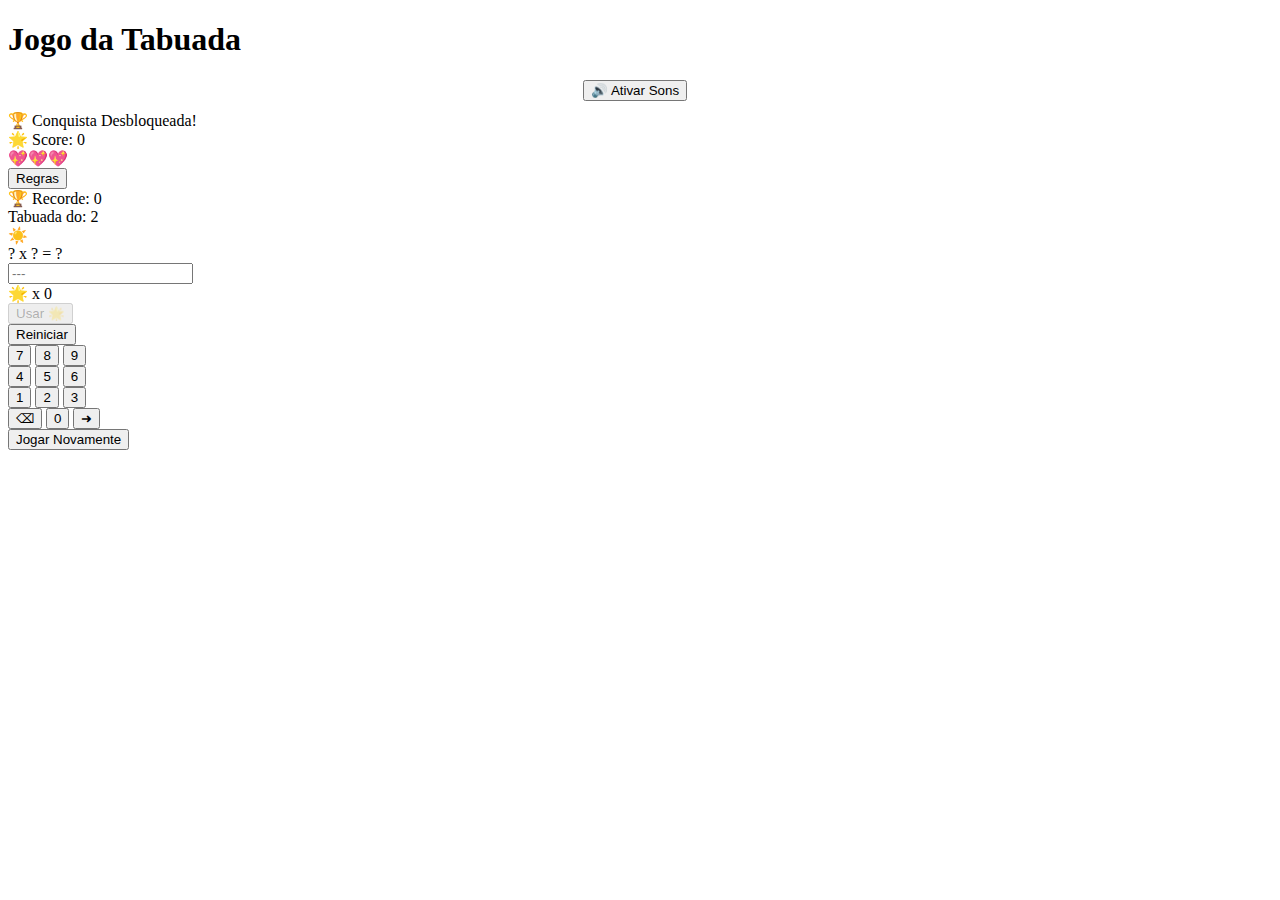
==== index.html @ b3a2cdf3 "Rename style.html to index.html" ====
<!DOCTYPE html>
<html lang="pt-BR">
<head>
    <meta charset="UTF-8">
    <meta name="viewport" content="width=device-width, initial-scale=1.0, maximum-scale=1.0, user-scalable=no">
    <title>Jogo da Tabuada v15 - Separado</title> <!-- Versão Atualizada -->
    <link rel="preconnect" href="https://fonts.googleapis.com">
    <link rel="preconnect" href="https://fonts.gstatic.com" crossorigin>
    <link href="https://fonts.googleapis.com/css2?family=Luckiest+Guy&display=swap" rel="stylesheet">

    <!-- Link para o arquivo CSS externo -->
    <link rel="stylesheet" href="style.css">

</head>
<body>

    <h1>Jogo da Tabuada</h1>

    <!-- Área de Ativação de Som SIMPLIFICADA -->
    <div id="sound-activation-area" style="margin-bottom: 10px; text-align: center;">
        <button type="button" id="activate-sounds-button" class="info-button">🔊 Ativar Sons</button>
        <span id="sound-status" style="margin-left: 10px; font-size: 0.9em; color: #666;"></span>
        <!-- O div de download foi REMOVIDO -->
    </div>

    <div id="game-container">
        <div id="achievement-notification">🏆 Conquista Desbloqueada!</div>

        <div id="info-bar">
             <div class="info-group left">
                 <div id="score">🌟 Score: <span class="score-value">0</span></div>
                 <div id="lives-display">💖💖💖</div>
             </div>
             <div class="info-group right">
                  <button type="button" id="show-rules-button" class="info-button">Regras</button>
                  <div id="high-score">🏆 Recorde: <span class="score-value">0</span></div>
                 <div id="current-table-info">Tabuada do: 2</div>
             </div>
        </div>

        <div id="progress-container"> <div id="progress-bar"></div> </div>

        <div id="game-area">
            <div id="background-decorations">
                <div class="bg-balloon"></div> <div class="bg-balloon"></div> <div class="bg-balloon"></div> <div class="bg-balloon"></div>
                <div class="bg-balloon"></div> <div class="bg-balloon"></div> <div class="bg-balloon"></div> <div class="bg-balloon"></div>
            </div>
            <div class="sun">☀️</div>
            <div class="cloud" id="cloud1"></div> <div class="cloud" id="cloud2"></div> <div class="cloud" id="cloud3"></div>
            <div id="power-up-container"></div>
            <div id="problem-balloon">? x ? = ?</div>
        </div>

        <div id="input-area">
            <input type="text" id="answer-input" placeholder="---" inputmode="none" readonly>
        </div>

        <div id="feedback"></div>

        <div id="keypad-controls-container">
            <div id="controls-buttons-wrapper">
                <div id="star-power-area">
                    <div id="star-power-display">🌟 x 0</div>
                    <button type="button" id="use-star-button" disabled>Usar 🌟</button>
                </div>
                <button type="button" id="ingame-restart-button">Reiniciar</button>
            </div>
            <div id="keypad-area">
                 <div class="keypad-row"> <button type="button" class="keypad-button digit">7</button> <button type="button" class="keypad-button digit">8</button> <button type="button" class="keypad-button digit">9</button> </div>
                 <div class="keypad-row"> <button type="button" class="keypad-button digit">4</button> <button type="button" class="keypad-button digit">5</button> <button type="button" class="keypad-button digit">6</button> </div>
                 <div class="keypad-row"> <button type="button" class="keypad-button digit">1</button> <button type="button" class="keypad-button digit">2</button> <button type="button" class="keypad-button digit">3</button> </div>
                 <div class="keypad-row"> <button type="button" class="keypad-button action backspace">⌫</button> <button type="button" class="keypad-button digit">0</button> <button type="button" class="keypad-button action enter">➜</button> </div>
            </div>
        </div>

        <button id="restart-button" onclick="startGame()">Jogar Novamente</button>

    </div> <!-- Fim do #game-container -->

     <!-- Modal de Regras (Instruções de som SIMPLIFICADAS) -->
     <div id="rules-modal" class="modal-overlay" style="display: none;">
        <div class="modal-content">
            <h2>Regras do Jogo</h2>
            <ul>
                <li>Acerte a resposta da multiplicação antes que o balão caia!</li>
                <li>Use o teclado numérico para digitar e ➜ para confirmar.</li>
                <li>✅ Resposta correta: Ganha pontos, avança para a próxima.</li>
                <li>❌ Resposta errada ou tempo esgotado: Perde uma vida 💔.</li>
                <li>Vidas: Começa com 💖💖💖. Fim de jogo se acabarem.</li>
                <li>Power-ups (colete acertando a questão enquanto eles estão na tela):
                    <ul>
                        <li>⭐ Estrela: Colete para usar depois (botão "Usar 🌟") e acertar a questão automaticamente.</li>
                        <li>⏳ Ampulheta: Deixa o *próximo* balão mais lento.</li>
                        <li>⚡ Raio: Cai rápido! Se coletar, ganha o *dobro* de pontos na questão.</li>
                    </ul>
                </li>
                 <li>🔊 Para ativar os sons (opcional): Clique no botão "🔊 Ativar Sons" no topo (pode ser necessário na primeira vez que jogar).</li>
                 <li>Objetivo: Complete todas as tabuadas do 2 ao 9 (até 9 x 10).</li>
                 <li>🏆 Desbloqueie conquistas por seus feitos!</li>
            </ul>
            <button type="button" id="close-rules-button" class="modal-close-button">Fechar</button>
        </div>
    </div>

    <div id="phase-transition-overlay" style="display: none;"> <div id="phase-transition-number"></div> </div>

    <!-- Link para o arquivo JavaScript externo -->
    <script src="script.js" defer></script>
</body>
</html>
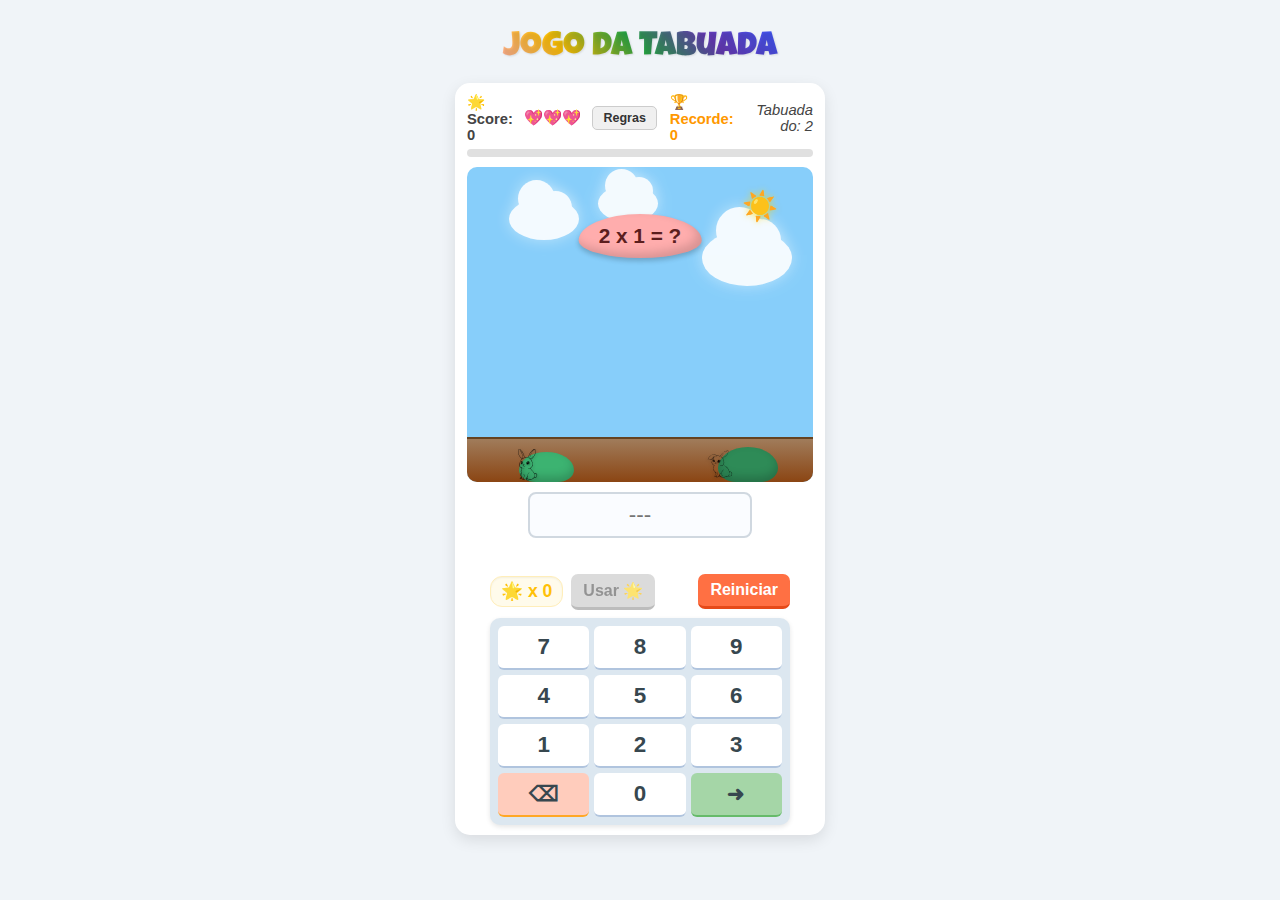
==== commit d368b857: "Add files via upload" ====
--- a/index.html
+++ b/index.html
@@ -3,7 +3,7 @@
 <head>
     <meta charset="UTF-8">
     <meta name="viewport" content="width=device-width, initial-scale=1.0, maximum-scale=1.0, user-scalable=no">
-    <title>Jogo da Tabuada v15 - Separado</title> <!-- Versão Atualizada -->
+    <title>Jogo da Tabuada v16 - Solo & Coelhos</title> <!-- Versão Atualizada -->
     <link rel="preconnect" href="https://fonts.googleapis.com">
     <link rel="preconnect" href="https://fonts.gstatic.com" crossorigin>
     <link href="https://fonts.googleapis.com/css2?family=Luckiest+Guy&display=swap" rel="stylesheet">
@@ -16,12 +16,7 @@
 
     <h1>Jogo da Tabuada</h1>
 
-    <!-- Área de Ativação de Som SIMPLIFICADA -->
-    <div id="sound-activation-area" style="margin-bottom: 10px; text-align: center;">
-        <button type="button" id="activate-sounds-button" class="info-button">🔊 Ativar Sons</button>
-        <span id="sound-status" style="margin-left: 10px; font-size: 0.9em; color: #666;"></span>
-        <!-- O div de download foi REMOVIDO -->
-    </div>
+    <!-- Área de Ativação de Som REMOVIDA -->
 
     <div id="game-container">
         <div id="achievement-notification">🏆 Conquista Desbloqueada!</div>
@@ -41,15 +36,32 @@
         <div id="progress-container"> <div id="progress-bar"></div> </div>
 
         <div id="game-area">
+            <!-- Elementos de Fundo (Nuvens, Sol, Balões BG) -->
             <div id="background-decorations">
                 <div class="bg-balloon"></div> <div class="bg-balloon"></div> <div class="bg-balloon"></div> <div class="bg-balloon"></div>
                 <div class="bg-balloon"></div> <div class="bg-balloon"></div> <div class="bg-balloon"></div> <div class="bg-balloon"></div>
             </div>
             <div class="sun">☀️</div>
             <div class="cloud" id="cloud1"></div> <div class="cloud" id="cloud2"></div> <div class="cloud" id="cloud3"></div>
+
+            <!-- Container de Power-ups -->
             <div id="power-up-container"></div>
+
+            <!-- Balão Principal do Problema -->
             <div id="problem-balloon">? x ? = ?</div>
-        </div>
+
+            <!-- Elementos adicionados: Solo e Coelhos -->
+            <div id="ground">
+                <!-- Arbustos (gerados pelo CSS) -->
+
+                <!-- Coelhos adicionados -->
+                <img id="rabbit-left" src="coelho01.svg" alt="Coelho decorativo à esquerda">
+                <img id="rabbit-right" src="coelho02.svg" alt="Coelho decorativo à direita">
+
+            </div>
+            <!-- Fim dos elementos adicionados -->
+        </div> <!-- Fim da #game-area -->
+
 
         <div id="input-area">
             <input type="text" id="answer-input" placeholder="---" inputmode="none" readonly>
@@ -77,7 +89,7 @@
 
     </div> <!-- Fim do #game-container -->
 
-     <!-- Modal de Regras (Instruções de som SIMPLIFICADAS) -->
+     <!-- Modal de Regras (Instrução de som ATUALIZADA) -->
      <div id="rules-modal" class="modal-overlay" style="display: none;">
         <div class="modal-content">
             <h2>Regras do Jogo</h2>
@@ -94,7 +106,7 @@
                         <li>⚡ Raio: Cai rápido! Se coletar, ganha o *dobro* de pontos na questão.</li>
                     </ul>
                 </li>
-                 <li>🔊 Para ativar os sons (opcional): Clique no botão "🔊 Ativar Sons" no topo (pode ser necessário na primeira vez que jogar).</li>
+                 <li>🔊 Os efeitos sonoros devem ativar automaticamente (pode precisar de um clique/toque inicial na tela).</li>
                  <li>Objetivo: Complete todas as tabuadas do 2 ao 9 (até 9 x 10).</li>
                  <li>🏆 Desbloqueie conquistas por seus feitos!</li>
             </ul>
@@ -107,4 +119,4 @@
     <!-- Link para o arquivo JavaScript externo -->
     <script src="script.js" defer></script>
 </body>
-</html>
+</html>--- a/style.css
+++ b/style.css
@@ -0,0 +1,184 @@
+/* --- CSS Completo --- */
+:root {
+    --star-color: #ffc107; --button-disabled-bg: #cccccc; --button-disabled-text: #666666;
+    --cloud-color: #ffffff; --balloon-color: #ffadad; --balloon-text-color: #5c1e1e; --sky-color: #e0f7fa;
+    --correct-color: #28a745; --incorrect-color: #dc3545; --button-color: #007bff; --keypad-bg: #dce7f0;
+    --keypad-key-bg: #ffffff; --keypad-key-border: #b0c4de; --keypad-key-active-bg: #e4eff7; --keypad-enter-bg: #a5d6a7;
+    --keypad-enter-active-bg: #81c784; --keypad-back-bg: #ffccbc; --keypad-back-active-bg: #ffab91;
+    --progress-bar-color: #ffca28; --progress-container-bg: #e0e0e0; --high-score-color: #ff9800;
+    --sun-color: #ffd700; --transition-color: #673ab7; --encouragement-color: #009688; --lives-color: #f44336;
+    --achievement-bg: #ffd700; --achievement-text: #4a3b00;
+    --power-up-star: #ffeb3b; --power-up-slow: '#3d5afe'; --power-up-double: '#ffea00';
+    --restart-button-bg: #ff7043;
+    --restart-button-border: #e64a19;
+    --restart-button-active-bg: #f4511e;
+    /* Cores Solo/Arbusto */
+    --ground-top: #a07c5b;
+    --ground-bottom: #8B4513;
+    --ground-border: #654321;
+    --bush-green1: #2E8B57;
+    --bush-green2: #3CB371;
+}
+*, *::before, *::after { box-sizing: border-box; }
+body { display: flex; flex-direction: column; align-items: center; font-family: 'Arial Rounded MT Bold', 'Helvetica Rounded', Arial, sans-serif; background-color: #f0f4f8; margin: 0; padding: 8px; min-height: 100vh; overscroll-behavior-y: contain; }
+h1 { font-family: 'Luckiest Guy', cursive; font-size: 2.1em; font-weight: normal; margin-bottom: 8px; text-align: center; flex-shrink: 0; background: linear-gradient(45deg, var(--balloon-color), var(--star-color), var(--correct-color), var(--transition-color), #3d5afe); -webkit-background-clip: text; background-clip: text; color: transparent; text-shadow: 1px 1px 2px rgba(0,0,0,0.1); padding: 0 5px; }
+
+/* Estilos da Área de Ativação de Som REMOVIDOS */
+
+/* --- Restante do CSS --- */
+#game-container { display: flex; flex-direction: column; align-items: center; width: 100%; max-width: 370px; background-color: #ffffff; padding: 10px 12px; border-radius: 15px; box-shadow: 0 5px 15px rgba(0,0,0,0.1); position: relative; overflow: hidden; flex-shrink: 0; margin-top: 10px; }
+#info-bar { width: 100%; margin-bottom: 6px; font-size: 0.92em; color: #444; gap: 6px; flex-shrink: 0; display: flex; justify-content: space-between; align-items: center; }
+.info-group { display: flex; align-items: center; gap: 6px; }
+.info-group.right { gap: 8px; }
+#score { font-weight: bold; } #lives-display { font-size: 1.05em; color: var(--lives-color); white-space: nowrap; }
+#high-score { font-weight: bold; color: var(--high-score-color); } #current-table-info { font-style: italic; text-align: right; }
+.info-button { padding: 4px 10px; font-size: 0.85em; font-weight: bold; cursor: pointer; border: 1px solid #ccc; border-radius: 5px; background-color: #f0f0f0; color: #333; transition: background-color 0.2s ease; margin: 0 5px; user-select: none; -webkit-tap-highlight-color: rgba(0,0,0,0.1); touch-action: manipulation; }
+.info-button:hover:not(:disabled) { background-color: #e0e0e0; }
+.info-button:active:not(:disabled) { transform: scale(0.98); }
+.info-button:disabled { opacity: 0.6; cursor: not-allowed; }
+#progress-container { width: 100%; height: 8px; background-color: var(--progress-container-bg); border-radius: 4px; overflow: hidden; margin-bottom: 10px; flex-shrink: 0; }
+#progress-bar { height: 100%; width: 0%; background-color: var(--progress-bar-color); border-radius: 4px; transition: width 0.5s ease-out; }
+#game-area { width: 100%; height: 315px; border: none; background-color: var(--sky-color); position: relative; overflow: hidden; margin-top: 0; border-radius: 10px; transition: background-color 0.8s ease; flex-shrink: 0; }
+#background-decorations { position: absolute; top: 0; left: 0; width: 100%; height: 100%; pointer-events: none; overflow: hidden; z-index: 0; }
+.bg-balloon { position: absolute; bottom: -30px; width: 15px; height: 20px; border-radius: 50% 50% 50% 50% / 60% 60% 40% 40%; opacity: 0; animation: floatUp 15s linear infinite; z-index: 0; /* Garante fundo */ }
+.bg-balloon::after { content: ''; position: absolute; bottom: -15px; left: 50%; transform: translateX(-50%); width: 1px; height: 15px; background-color: rgba(0, 0, 0, 0.4); }
+.bg-balloon:nth-child(1) { left: 8%; background-color: #ffadad; animation-delay: 0s; width: 18px; height: 24px; }
+.bg-balloon:nth-child(2) { left: 25%; background-color: #a0e7ff; animation-delay: 2s; width: 16px; height: 22px; }
+.bg-balloon:nth-child(3) { left: 40%; background-color: #b9ffb0; animation-delay: 5s; width: 15px; height: 20px; }
+.bg-balloon:nth-child(4) { left: 55%; background-color: #fff59d; animation-delay: 8s; width: 17px; height: 23px; }
+.bg-balloon:nth-child(5) { left: 70%; background-color: #ffcc80; animation-delay: 11s; width: 14px; height: 19px; }
+.bg-balloon:nth-child(6) { left: 85%; background-color: #b39ddb; animation-delay: 13s; width: 18px; height: 24px; }
+.bg-balloon:nth-child(7) { left: 15%; background-color: #f48fb1; animation-delay: 9s; width: 16px; height: 21px; opacity: 0.6; }
+.bg-balloon:nth-child(8) { left: 92%; background-color: #80cbc4; animation-delay: 4s; width: 15px; height: 20px; opacity: 0.75; }
+@keyframes floatUp { 0% { transform: translateY(0) translateX(0) rotate(-5deg); opacity: 0.6; } 50% { transform: translateY(-160px) translateX(5px) rotate(5deg); opacity: 0.9; } 99.9% { transform: translateY(-320px) translateX(-3px) rotate(-8deg); opacity: 0; bottom: 100%; } 100% { transform: translateY(0); opacity: 0; bottom: -30px; } }
+.cloud { position: absolute; background-color: var(--cloud-color); border-radius: 50%; box-shadow: 0 0 15px rgba(255, 255, 255, 0.5); opacity: 0.9; z-index: 1; animation: drift 40s linear infinite alternate; }
+.cloud::before, .cloud::after { content:''; position:absolute; background-color:var(--cloud-color); border-radius:50%; box-shadow:inherit; }
+#cloud1 { top: 10%; left: 12%; width: 70px; height: 42px; animation-duration: 45s; }
+#cloud2 { top: 20%; left: 68%; width: 90px; height: 56px; animation-duration: 55s; }
+#cloud3 { top: 6%; left: 38%; width: 60px; height: 37px; animation-duration: 35s; }
+#cloud1::before { width: 37px; height: 37px; top: -18px; left: 9px; } #cloud1::after { width: 33px; height: 33px; top: -7px; right: 7px; }
+#cloud2::before { width: 47px; height: 47px; top: -23px; left: 14px; } #cloud2::after { width: 42px; height: 42px; top: -11px; right: 11px; }
+#cloud3::before { width: 33px; height: 33px; top: -16px; left: 7px; } #cloud3::after { width: 28px; height: 28px; top: -8px; right: 5px; }
+@keyframes drift { from { transform: translateX(-6px); } to { transform: translateX(6px); } }
+.sun { position: absolute; top: 7%; right: 10%; font-size: 1.8em; color: var(--sun-color); text-shadow: 0 0 6px rgba(255, 215, 0, 0.7); z-index: 2; }
+#power-up-container { position: absolute; top: 0; left: 0; width: 100%; height: 100%; pointer-events: none; z-index: 5; }
+.power-up-item { position: absolute; top: -40px; font-size: 1.8em; text-shadow: 0 2px 4px rgba(0,0,0,0.2); animation: fall-power-up linear forwards; will-change: transform, top; }
+@keyframes fall-power-up { from { top: -40px; transform: translateX(0) rotate(0deg); } 50% { transform: translateX(-5px) rotate(-10deg); } to { top: calc(100% + 10px); transform: translateX(5px) rotate(10deg); } }
+#problem-balloon { position: absolute; top: 15%; left: 50%; transform: translateX(-50%); background-color: var(--balloon-color); color: var(--balloon-text-color); padding: 10px 20px; border-radius: 50% 50% 50% 50% / 60% 60% 40% 40%; border: none; font-size: 1.3em; font-weight: bold; white-space: nowrap; box-shadow: inset -5px -5px 10px rgba(0,0,0,0.15), 0 3px 5px rgba(0,0,0,0.2); display: none; z-index: 10; cursor: default; transition: background-color 0.5s ease, color 0.5s ease; }
+.falling { display: block !important; animation-play-state: running !important; }
+@keyframes fall { from { top: 15%; transform: translateX(-50%) rotate(0deg); } 50% { transform: translateX(-55%) rotate(-4deg); } to { top: 100%; transform: translateX(-48%) rotate(3deg); } }
+@keyframes pop { 0% { transform: translateX(-50%) scale(1); opacity: 1; } 50% { transform: translateX(-50%) scale(1.3); opacity: 0.7; } 100% { transform: translateX(-50%) scale(1.5); opacity: 0; } }
+.pop-animation { animation: pop 0.35s ease-out forwards !important; animation-play-state: running !important; }
+
+/* --- Estilos para Solo, Arbustos e Coelhos --- */
+#ground {
+    position: absolute;
+    bottom: 0;
+    left: 0;
+    width: 100%;
+    height: 45px; /* Altura do solo */
+    background: linear-gradient(to bottom, var(--ground-top), var(--ground-bottom));
+    z-index: 4; /* Abaixo dos power-ups (5) e balão (10), acima das nuvens (1) e sol (2) */
+    border-top: 2px solid var(--ground-border);
+}
+
+/* Arbustos usando pseudo-elementos */
+#ground::before,
+#ground::after {
+    content: '';
+    position: absolute;
+    bottom: 0; /* Alinhado com a parte inferior do solo */
+    width: 60px; /* Largura do arbusto */
+    height: 35px; /* Altura do arbusto */
+    background-color: var(--bush-green1); /* Verde para os arbustos */
+    border-radius: 50% 50% 30% 30% / 60% 60% 40% 40%; /* Forma de arbusto */
+    z-index: 5; /* Acima do solo (4), abaixo dos coelhos (6) */
+    box-shadow: inset 0 -5px 10px rgba(0,0,0,0.2); /* Sombra interna */
+}
+
+#ground::before {
+    left: 15%; /* Posição do primeiro arbusto */
+    width: 55px;
+    height: 30px;
+    background-color: var(--bush-green2); /* Tom de verde ligeiramente diferente */
+}
+
+#ground::after {
+    right: 10%; /* Posição do segundo arbusto */
+    transform: scaleX(-1); /* Espelha para variar um pouco */
+}
+
+/* Estilos para os Coelhos SVG */
+#rabbit-left,
+#rabbit-right {
+    position: absolute;
+    bottom: 0px;      /* Ajuste para alinhar com a base do solo */
+    height: 35px;     /* Defina a altura desejada para os coelhos */
+    width: auto;      /* Largura automática para manter a proporção */
+    z-index: 6;       /* Garante que fiquem sobre o solo e arbustos */
+    filter: drop-shadow(1px 1px 1px rgba(0,0,0,0.3)); /* Sombra sutil */
+    user-select: none;
+    -webkit-user-drag: none;
+}
+
+#rabbit-left {
+    left: 8%; /* Posição do coelho esquerdo */
+    /* Assumindo que coelho01.svg olha para a direita */
+}
+
+#rabbit-right {
+    right: 22%; /* Posição do coelho direito */
+    /* Assumindo que coelho02.svg também olha para a direita, então viramos */
+    transform: scaleX(-1);
+}
+/* --- Fim dos estilos Solo/Arbustos/Coelhos --- */
+
+
+#input-area { margin-top: 10px; width: 100%; text-align: center; flex-shrink: 0; }
+#answer-input { padding: 8px; font-size: 1.4em; width: 65%; max-width: 240px; text-align: center; border: 2px solid #d0d8e0; border-radius: 8px; margin-bottom: 6px; background-color: #fafcff; cursor: default; }
+#answer-input:focus { outline: none; }
+#feedback { margin-top: 0; font-weight: bold; font-size: 1.0em; min-height: 1.4em; text-align: center; width: 100%; padding: 4px 0; margin-bottom: 8px; display: flex; align-items: center; justify-content: center; gap: 5px; flex-shrink: 0; }
+.feedback-content { display: inline-block; opacity: 0; transform: translateY(8px); animation: feedbackFadeIn 0.4s ease-out forwards; }
+@keyframes feedbackFadeIn { to { opacity: 1; transform: translateY(0); } }
+.correct { color: var(--correct-color); } .incorrect { color: var(--incorrect-color); } .transition { color: var(--transition-color); font-style: italic; } .encouragement { font-style: normal; color: var(--encouragement-color); font-weight: normal; }
+@keyframes scorePulse { 0%, 100% { transform: scale(1); } 50% { transform: scale(1.25); color: var(--correct-color); } }
+.score-pulse-animation { display: inline-block; animation: scorePulse 0.4s ease-in-out; }
+#keypad-controls-container { display: flex; flex-direction: column; align-items: center; width: 100%; max-width: 300px; margin: 0 auto; flex-shrink: 0; }
+#controls-buttons-wrapper { display: flex; justify-content: space-between; align-items: center; width: 100%; gap: 8px; margin-bottom: 8px; }
+#star-power-area { display: flex; justify-content: flex-start; align-items: center; gap: 8px; }
+#star-power-display { font-size: 1.1em; font-weight: bold; color: var(--star-color); background-color: #fffbeb; padding: 4px 10px; border-radius: 12px; border: 1px solid #ffeeba; min-width: 60px; text-align: center; box-shadow: inset 0 1px 2px rgba(0,0,0,0.05); }
+#use-star-button, #ingame-restart-button { padding: 7px 12px; font-size: 1.0em; font-weight: bold; cursor: pointer; border: none; border-radius: 7px; border-bottom-width: 3px; border-bottom-style: solid; transition: background-color 0.2s ease, transform 0.1s ease, border-bottom-width 0.1s ease; user-select: none; -webkit-tap-highlight-color: rgba(0,0,0,0.1); touch-action: manipulation; }
+#use-star-button { background-color: var(--star-color); color: #333; border-bottom-color: #ffa000; }
+#use-star-button:not(:disabled):active { background-color: #ffb300; transform: translateY(2px); border-bottom-width: 1px; }
+#use-star-button:disabled { background-color: var(--button-disabled-bg); color: var(--button-disabled-text); border-bottom-color: #a0a0a0; cursor: not-allowed; opacity: 0.7; }
+#ingame-restart-button { background-color: var(--restart-button-bg); color: white; border-bottom-color: var(--restart-button-border); display: none; }
+#ingame-restart-button:not(:disabled):active { background-color: var(--restart-button-active-bg); transform: translateY(2px); border-bottom-width: 1px; }
+#ingame-restart-button:disabled { background-color: var(--button-disabled-bg); color: var(--button-disabled-text); border-bottom-color: #a0a0a0; cursor: not-allowed; opacity: 0.7; }
+#keypad-area { width: 100%; padding: 8px; background-color: var(--keypad-bg); border-radius: 10px; box-shadow: 0 2px 5px rgba(0,0,0,0.1); display: flex; flex-direction: column; gap: 5px; margin: 0; }
+.keypad-row { display: flex; justify-content: space-around; gap: 5px; }
+.keypad-button { flex: 1; min-height: 44px; font-size: 1.4em; font-weight: bold; border: none; border-bottom: 2px solid var(--keypad-key-border); border-radius: 6px; background-color: var(--keypad-key-bg); color: #37474f; cursor: pointer; display: flex; align-items: center; justify-content: center; user-select: none; -webkit-tap-highlight-color: rgba(0,0,0,0.1); touch-action: manipulation; transition: background-color 0.1s ease, transform 0.1s ease, border-bottom-width 0.1s ease; }
+.keypad-button:active { background-color: var(--keypad-key-active-bg); transform: translateY(1px) scale(0.98); border-bottom-width: 1px; }
+.keypad-button.action { font-size: 1.3em; }
+.keypad-button.action.enter { background-color: var(--keypad-enter-bg); border-bottom-color: #66bb6a; } .keypad-button.action.enter:active { background-color: var(--keypad-enter-active-bg); }
+.keypad-button.action.backspace { background-color: var(--keypad-back-bg); border-bottom-color: #ffa726; } .keypad-button.action.backspace:active { background-color: var(--keypad-back-active-bg); }
+#phase-transition-overlay { position: fixed; top: 0; left: 0; width: 100%; height: 100%; background-color: rgba(0, 0, 0, 0.5); display: flex; align-items: center; justify-content: center; z-index: 1000; opacity: 0; pointer-events: none; animation: fadeOverlay 1.8s ease-in-out forwards; }
+#phase-transition-number { font-size: 15vw; font-weight: bold; color: white; text-shadow: 0 0 15px rgba(255, 255, 255, 0.8); transform: scale(0.5); opacity: 0; animation: popNumber 1.6s ease-out 0.1s forwards; }
+@keyframes fadeOverlay { 0% { opacity: 0; pointer-events: none; } 20%, 80% { opacity: 1; pointer-events: auto; } 100% { opacity: 0; pointer-events: none; } }
+@keyframes popNumber { 0% { transform: scale(0.5); opacity: 0; } 30% { transform: scale(1.2); opacity: 1; } 70% { transform: scale(1); opacity: 1; } 100% { transform: scale(1.5); opacity: 0; } }
+button#restart-button { display: none; margin-top: 15px; padding: 10px 20px; font-size: 1.1em; cursor: pointer; background-color: var(--button-color); color: white; border: none; border-radius: 8px; transition: background-color 0.3s ease; box-shadow: 0 3px 5px rgba(0,0,0,0.2); }
+button#restart-button:hover, button#restart-button:focus { background-color: #0056b3; outline: none; }
+#achievement-notification { position: absolute; top: -50px; left: 50%; transform: translateX(-50%); background-color: var(--achievement-bg); color: var(--achievement-text); padding: 8px 15px; border-radius: 0 0 10px 10px; box-shadow: 0 4px 8px rgba(0,0,0,0.15); font-size: 0.9em; font-weight: bold; z-index: 1100; transition: top 0.5s ease-out; text-align: center; white-space: nowrap; }
+#achievement-notification.show { top: 0; }
+.modal-overlay { position: fixed; top: 0; left: 0; width: 100%; height: 100%; background-color: rgba(0, 0, 0, 0.65); display: flex; align-items: center; justify-content: center; z-index: 2000; opacity: 0; pointer-events: none; transition: opacity 0.3s ease; }
+.modal-overlay.visible { opacity: 1; pointer-events: auto; }
+.modal-content { background-color: #ffffff; padding: 25px; border-radius: 12px; box-shadow: 0 5px 20px rgba(0,0,0,0.25); max-width: 90%; width: 380px; max-height: 85vh; overflow-y: auto; position: relative; transform: scale(0.9); transition: transform 0.3s ease; }
+.modal-overlay.visible .modal-content { transform: scale(1); }
+.modal-content h2 { margin-top: 0; margin-bottom: 15px; text-align: center; color: var(--button-color); font-family: 'Luckiest Guy', cursive; font-size: 1.6em; font-weight: normal; }
+.modal-content ul { padding-left: 20px; margin-bottom: 20px; line-height: 1.6; font-size: 0.95em; }
+.modal-content ul ul { margin-top: 5px; margin-bottom: 10px; font-size: 0.95em; }
+.modal-content li { margin-bottom: 8px; }
+.modal-content ol { margin-top: 5px; margin-bottom: 10px; padding-left: 25px;} /* Estilo para lista ordenada nas regras */
+.modal-close-button { display: block; width: 100px; margin: 15px auto 0; padding: 10px 15px; font-size: 1em; font-weight: bold; cursor: pointer; background-color: var(--button-color); color: white; border: none; border-radius: 7px; transition: background-color 0.2s ease; border-bottom: 3px solid #0056b3; user-select: none; -webkit-tap-highlight-color: rgba(0,0,0,0.1); touch-action: manipulation; }
+.modal-close-button:hover, .modal-close-button:focus { background-color: #0056b3; outline: none; }
+.modal-close-button:active { background-color: #004a9a; transform: translateY(2px); border-bottom-width: 1px; }
+/* --- Fim do CSS --- */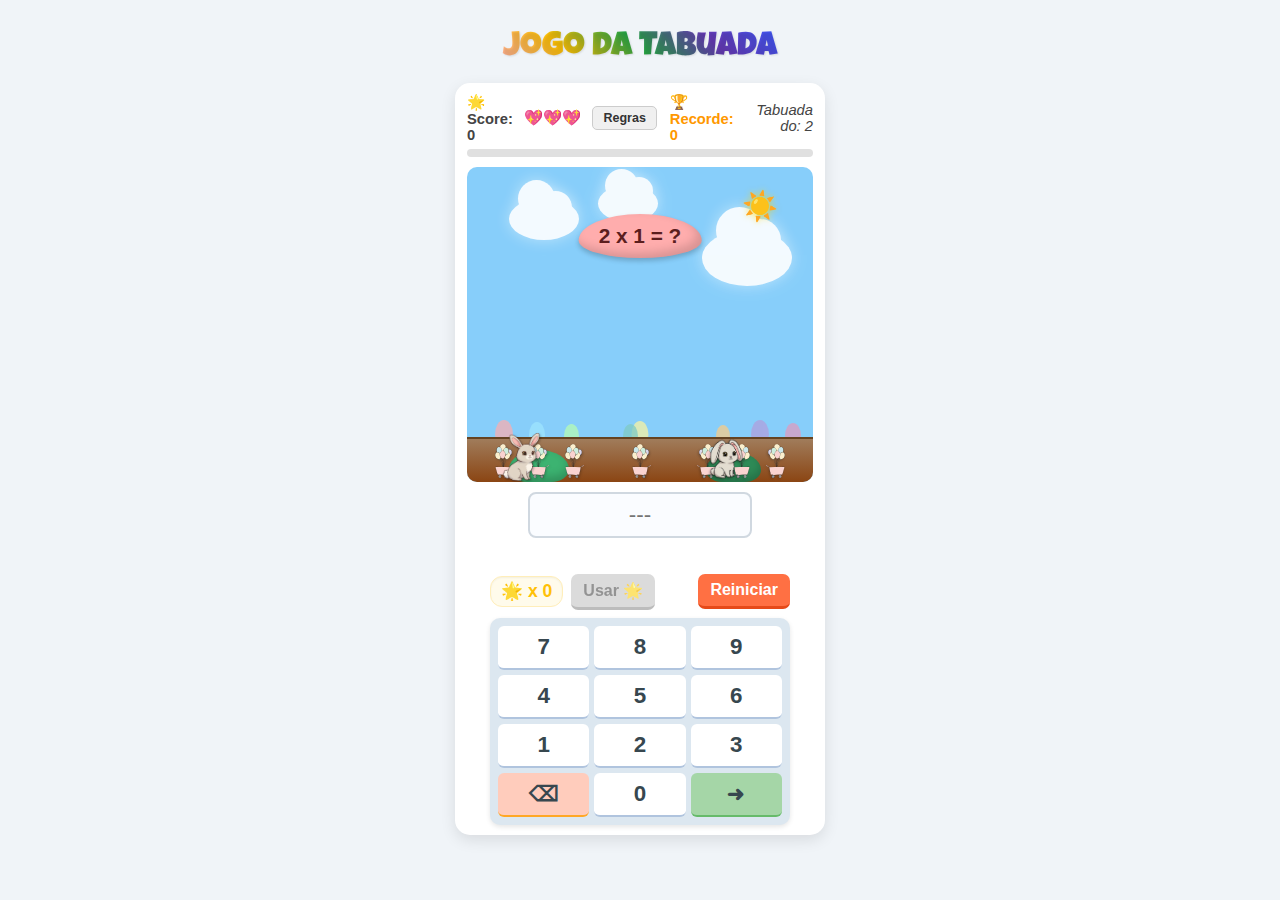
==== commit a220c61c: "Update index.html" ====
--- a/index.html
+++ b/index.html
@@ -38,6 +38,7 @@
         <div id="game-area">
             <!-- Elementos de Fundo (Nuvens, Sol, Balões BG) -->
             <div id="background-decorations">
+                <!-- Balões de Fundo (posicionados pelo CSS para sair dos carrinhos) -->
                 <div class="bg-balloon"></div> <div class="bg-balloon"></div> <div class="bg-balloon"></div> <div class="bg-balloon"></div>
                 <div class="bg-balloon"></div> <div class="bg-balloon"></div> <div class="bg-balloon"></div> <div class="bg-balloon"></div>
             </div>
@@ -50,9 +51,19 @@
             <!-- Balão Principal do Problema -->
             <div id="problem-balloon">? x ? = ?</div>
 
-            <!-- Elementos adicionados: Solo e Coelhos -->
+            <!-- Elementos adicionados: Solo, Carrinhos, Coelhos -->
             <div id="ground">
                 <!-- Arbustos (gerados pelo CSS) -->
+
+                <!-- Carrinhos de Pipoca Adicionados -->
+                <img id="popcorn-cart-left1" class="popcorn-cart" src="carro_pipoca01.svg" alt="Carrinho de pipoca decorativo">
+                <img id="popcorn-cart-left2" class="popcorn-cart" src="carro_pipoca01.svg" alt="Carrinho de pipoca decorativo">
+                <img id="popcorn-cart-left3" class="popcorn-cart" src="carro_pipoca01.svg" alt="Carrinho de pipoca decorativo">
+                <img id="popcorn-cart-center" class="popcorn-cart" src="carro_pipoca01.svg" alt="Carrinho de pipoca decorativo">
+                <img id="popcorn-cart-right1" class="popcorn-cart" src="carro_pipoca01.svg" alt="Carrinho de pipoca decorativo">
+                <img id="popcorn-cart-right2" class="popcorn-cart" src="carro_pipoca01.svg" alt="Carrinho de pipoca decorativo">
+                <img id="popcorn-cart-right3" class="popcorn-cart" src="carro_pipoca01.svg" alt="Carrinho de pipoca decorativo">
+                <!-- Fim Carrinhos de Pipoca -->
 
                 <!-- Coelhos adicionados -->
                 <img id="rabbit-left" src="coelho01.svg" alt="Coelho decorativo à esquerda">
@@ -119,4 +130,4 @@
     <!-- Link para o arquivo JavaScript externo -->
     <script src="script.js" defer></script>
 </body>
-</html>+</html>
--- a/style.css
+++ b/style.css
@@ -40,17 +40,62 @@
 #progress-bar { height: 100%; width: 0%; background-color: var(--progress-bar-color); border-radius: 4px; transition: width 0.5s ease-out; }
 #game-area { width: 100%; height: 315px; border: none; background-color: var(--sky-color); position: relative; overflow: hidden; margin-top: 0; border-radius: 10px; transition: background-color 0.8s ease; flex-shrink: 0; }
 #background-decorations { position: absolute; top: 0; left: 0; width: 100%; height: 100%; pointer-events: none; overflow: hidden; z-index: 0; }
-.bg-balloon { position: absolute; bottom: -30px; width: 15px; height: 20px; border-radius: 50% 50% 50% 50% / 60% 60% 40% 40%; opacity: 0; animation: floatUp 15s linear infinite; z-index: 0; /* Garante fundo */ }
-.bg-balloon::after { content: ''; position: absolute; bottom: -15px; left: 50%; transform: translateX(-50%); width: 1px; height: 15px; background-color: rgba(0, 0, 0, 0.4); }
-.bg-balloon:nth-child(1) { left: 8%; background-color: #ffadad; animation-delay: 0s; width: 18px; height: 24px; }
-.bg-balloon:nth-child(2) { left: 25%; background-color: #a0e7ff; animation-delay: 2s; width: 16px; height: 22px; }
-.bg-balloon:nth-child(3) { left: 40%; background-color: #b9ffb0; animation-delay: 5s; width: 15px; height: 20px; }
-.bg-balloon:nth-child(4) { left: 55%; background-color: #fff59d; animation-delay: 8s; width: 17px; height: 23px; }
-.bg-balloon:nth-child(5) { left: 70%; background-color: #ffcc80; animation-delay: 11s; width: 14px; height: 19px; }
-.bg-balloon:nth-child(6) { left: 85%; background-color: #b39ddb; animation-delay: 13s; width: 18px; height: 24px; }
-.bg-balloon:nth-child(7) { left: 15%; background-color: #f48fb1; animation-delay: 9s; width: 16px; height: 21px; opacity: 0.6; }
-.bg-balloon:nth-child(8) { left: 92%; background-color: #80cbc4; animation-delay: 4s; width: 15px; height: 20px; opacity: 0.75; }
-@keyframes floatUp { 0% { transform: translateY(0) translateX(0) rotate(-5deg); opacity: 0.6; } 50% { transform: translateY(-160px) translateX(5px) rotate(5deg); opacity: 0.9; } 99.9% { transform: translateY(-320px) translateX(-3px) rotate(-8deg); opacity: 0; bottom: 100%; } 100% { transform: translateY(0); opacity: 0; bottom: -30px; } }
+
+/* --- Estilos Balões de Fundo - ALTERADOS --- */
+.bg-balloon {
+    position: absolute;
+    /* bottom: -30px; */ /* REMOVIDO - Posição inicial alterada */
+    bottom: 38px;      /* ALTERADO - Para iniciar visualmente acima dos carrinhos */
+    width: 15px;
+    height: 20px;
+    border-radius: 50% 50% 50% 50% / 60% 60% 40% 40%;
+    /* opacity: 0; */    /* REMOVIDO - Inicia visível */
+    opacity: 0.7;      /* ALTERADO - Inicia com alguma opacidade */
+    animation: floatUp 15s linear infinite;
+    z-index: 7; /* ALTERADO - Acima dos coelhos e carrinhos (z-index 6) */
+}
+.bg-balloon::after {
+    content: '';
+    position: absolute;
+    bottom: -15px; /* Mantido */
+    left: 50%;
+    transform: translateX(-50%);
+    width: 1px;
+    height: 15px;
+    background-color: rgba(0, 0, 0, 0.4);
+}
+/* Posições 'left' ajustadas para coincidir com os carrinhos */
+.bg-balloon:nth-child(1) { left: 8%; background-color: #ffadad; animation-delay: 0s; width: 18px; height: 24px; } /* Perto carrinho esq 1 */
+.bg-balloon:nth-child(2) { left: 18%; background-color: #a0e7ff; animation-delay: 2s; width: 16px; height: 22px; } /* Perto carrinho esq 2 */
+.bg-balloon:nth-child(3) { left: 28%; background-color: #b9ffb0; animation-delay: 5s; width: 15px; height: 20px; } /* Perto carrinho esq 3 */
+.bg-balloon:nth-child(4) { left: 50%; background-color: #fff59d; animation-delay: 8s; width: 17px; height: 23px; transform: translateX(-50%);} /* Carrinho Central */
+.bg-balloon:nth-child(5) { left: 72%; background-color: #ffcc80; animation-delay: 11s; width: 14px; height: 19px; } /* Perto carrinho dir 1 */
+.bg-balloon:nth-child(6) { left: 82%; background-color: #b39ddb; animation-delay: 13s; width: 18px; height: 24px; } /* Perto carrinho dir 2 */
+.bg-balloon:nth-child(7) { left: 92%; background-color: #f48fb1; animation-delay: 9s; width: 16px; height: 21px; opacity: 0.6; } /* Perto carrinho dir 3 */
+.bg-balloon:nth-child(8) { left: 45%; background-color: #80cbc4; animation-delay: 4s; width: 15px; height: 20px; opacity: 0.75; } /* Perto carrinho central (ligeiro offset) */
+
+/* --- Animação floatUp - ALTERADA --- */
+@keyframes floatUp {
+    0% {
+        transform: translateY(0) translateX(0) rotate(-5deg);
+        opacity: 0.7; /* Inicia visível */
+    }
+    50% {
+        transform: translateY(-180px) translateX(5px) rotate(5deg); /* Ajuste da subida intermediária */
+        opacity: 0.9;
+    }
+    99.9% {
+        transform: translateY(-360px) translateX(-3px) rotate(-8deg); /* Garante que suba o suficiente */
+        opacity: 0;
+        bottom: 100%; /* Vai até o topo */
+    }
+    100% {
+        transform: translateY(0); /* Reseta transform */
+        opacity: 0;             /* Fica invisível */
+        bottom: 38px;           /* Reseta para a posição inicial 'bottom' */
+    }
+}
+
 .cloud { position: absolute; background-color: var(--cloud-color); border-radius: 50%; box-shadow: 0 0 15px rgba(255, 255, 255, 0.5); opacity: 0.9; z-index: 1; animation: drift 40s linear infinite alternate; }
 .cloud::before, .cloud::after { content:''; position:absolute; background-color:var(--cloud-color); border-radius:50%; box-shadow:inherit; }
 #cloud1 { top: 10%; left: 12%; width: 70px; height: 42px; animation-duration: 45s; }
@@ -67,71 +112,80 @@
 #problem-balloon { position: absolute; top: 15%; left: 50%; transform: translateX(-50%); background-color: var(--balloon-color); color: var(--balloon-text-color); padding: 10px 20px; border-radius: 50% 50% 50% 50% / 60% 60% 40% 40%; border: none; font-size: 1.3em; font-weight: bold; white-space: nowrap; box-shadow: inset -5px -5px 10px rgba(0,0,0,0.15), 0 3px 5px rgba(0,0,0,0.2); display: none; z-index: 10; cursor: default; transition: background-color 0.5s ease, color 0.5s ease; }
 .falling { display: block !important; animation-play-state: running !important; }
 @keyframes fall { from { top: 15%; transform: translateX(-50%) rotate(0deg); } 50% { transform: translateX(-55%) rotate(-4deg); } to { top: 100%; transform: translateX(-48%) rotate(3deg); } }
-@keyframes pop { 0% { transform: translateX(-50%) scale(1); opacity: 1; } 50% { transform: translateX(-50%) scale(1.3); opacity: 0.7; } 100% { transform: translateX(-50%) scale(1.5); opacity: 0; } }
-.pop-animation { animation: pop 0.35s ease-out forwards !important; animation-play-state: running !important; }
-
-/* --- Estilos para Solo, Arbustos e Coelhos --- */
+
+/* Animação POP do Balão (já modificada anteriormente) */
+@keyframes pop {
+    0% { transform: translateX(-50%) scale(1); opacity: 1; }
+    50% { transform: translateX(-50%) scale(1.5); opacity: 0.8; }
+    100% { transform: translateX(-50%) scale(1.8); opacity: 0; }
+}
+.pop-animation {
+    animation: pop 0.3s ease-out forwards !important;
+    animation-play-state: running !important;
+}
+
+/* --- Estilos para Solo, Arbustos, Carrinhos e Coelhos --- */
 #ground {
     position: absolute;
     bottom: 0;
     left: 0;
     width: 100%;
-    height: 45px; /* Altura do solo */
+    height: 45px; /* Altura do solo mantida */
     background: linear-gradient(to bottom, var(--ground-top), var(--ground-bottom));
-    z-index: 4; /* Abaixo dos power-ups (5) e balão (10), acima das nuvens (1) e sol (2) */
+    z-index: 4;
     border-top: 2px solid var(--ground-border);
 }
 
-/* Arbustos usando pseudo-elementos */
+/* Arbustos usando pseudo-elementos (mantidos como estavam na última modificação) */
 #ground::before,
 #ground::after {
     content: '';
     position: absolute;
-    bottom: 0; /* Alinhado com a parte inferior do solo */
-    width: 60px; /* Largura do arbusto */
-    height: 35px; /* Altura do arbusto */
-    background-color: var(--bush-green1); /* Verde para os arbustos */
-    border-radius: 50% 50% 30% 30% / 60% 60% 40% 40%; /* Forma de arbusto */
-    z-index: 5; /* Acima do solo (4), abaixo dos coelhos (6) */
-    box-shadow: inset 0 -5px 10px rgba(0,0,0,0.2); /* Sombra interna */
-}
-
-#ground::before {
-    left: 15%; /* Posição do primeiro arbusto */
-    width: 55px;
-    height: 30px;
-    background-color: var(--bush-green2); /* Tom de verde ligeiramente diferente */
-}
-
-#ground::after {
-    right: 10%; /* Posição do segundo arbusto */
-    transform: scaleX(-1); /* Espelha para variar um pouco */
-}
-
-/* Estilos para os Coelhos SVG */
+    bottom: 0;
+    background-color: var(--bush-green1);
+    border-radius: 50% 50% 30% 30% / 60% 60% 40% 40%;
+    z-index: 5;
+    box-shadow: inset 0 -5px 10px rgba(0,0,0,0.2);
+}
+#ground::before { left: 12%; width: 60px; height: 32px; background-color: var(--bush-green2); }
+#ground::after { right: 15%; width: 55px; height: 30px; transform: scaleX(-1); background-color: var(--bush-green1); }
+
+/* --- NOVOS Estilos para os Carrinhos de Pipoca --- */
+.popcorn-cart {
+    position: absolute;
+    bottom: 2px;      /* Alinha base do carrinho um pouco acima da borda inferior do solo */
+    height: 38px;     /* Altura do carrinho (ajuste conforme necessário) */
+    width: auto;      /* Mantém proporção */
+    z-index: 6;       /* Mesma camada dos coelhos */
+    user-select: none;
+    -webkit-user-drag: none;
+    filter: drop-shadow(1px 1px 1px rgba(0,0,0,0.2)); /* Sombra leve */
+}
+/* Posicionamento específico dos carrinhos */
+#popcorn-cart-left1 { left: 5%; }
+#popcorn-cart-left2 { left: 15%; }
+#popcorn-cart-left3 { left: 25%; }
+#popcorn-cart-center { left: 50%; transform: translateX(-50%); } /* Centralizado */
+#popcorn-cart-right1 { right: 25%; transform: scaleX(-1);} /* Espelhado */
+#popcorn-cart-right2 { right: 15%; transform: scaleX(-1);} /* Espelhado */
+#popcorn-cart-right3 { right: 5%; transform: scaleX(-1);} /* Espelhado */
+
+
+/* Estilos para os Coelhos SVG (já modificados anteriormente) */
 #rabbit-left,
 #rabbit-right {
     position: absolute;
-    bottom: 0px;      /* Ajuste para alinhar com a base do solo */
-    height: 35px;     /* Defina a altura desejada para os coelhos */
+    bottom: -2px;      /* Ajuste fino para sentar melhor na linha do solo */
+    height: 52px;     /* AUMENTADO em ~50% (original 35px) */
     width: auto;      /* Largura automática para manter a proporção */
     z-index: 6;       /* Garante que fiquem sobre o solo e arbustos */
     filter: drop-shadow(1px 1px 1px rgba(0,0,0,0.3)); /* Sombra sutil */
     user-select: none;
     -webkit-user-drag: none;
 }
-
-#rabbit-left {
-    left: 8%; /* Posição do coelho esquerdo */
-    /* Assumindo que coelho01.svg olha para a direita */
-}
-
-#rabbit-right {
-    right: 22%; /* Posição do coelho direito */
-    /* Assumindo que coelho02.svg também olha para a direita, então viramos */
-    transform: scaleX(-1);
-}
-/* --- Fim dos estilos Solo/Arbustos/Coelhos --- */
+#rabbit-left { left: 8%; }
+#rabbit-right { right: 18%; transform: scaleX(-1); }
+/* --- Fim dos estilos Solo/Arbustos/Carrinhos/Coelhos --- */
 
 
 #input-area { margin-top: 10px; width: 100%; text-align: center; flex-shrink: 0; }
@@ -162,7 +216,17 @@
 .keypad-button.action.enter { background-color: var(--keypad-enter-bg); border-bottom-color: #66bb6a; } .keypad-button.action.enter:active { background-color: var(--keypad-enter-active-bg); }
 .keypad-button.action.backspace { background-color: var(--keypad-back-bg); border-bottom-color: #ffa726; } .keypad-button.action.backspace:active { background-color: var(--keypad-back-active-bg); }
 #phase-transition-overlay { position: fixed; top: 0; left: 0; width: 100%; height: 100%; background-color: rgba(0, 0, 0, 0.5); display: flex; align-items: center; justify-content: center; z-index: 1000; opacity: 0; pointer-events: none; animation: fadeOverlay 1.8s ease-in-out forwards; }
-#phase-transition-number { font-size: 15vw; font-weight: bold; color: white; text-shadow: 0 0 15px rgba(255, 255, 255, 0.8); transform: scale(0.5); opacity: 0; animation: popNumber 1.6s ease-out 0.1s forwards; }
+/* Transição de fase - NÚMERO (já modificada anteriormente) */
+#phase-transition-number {
+    font-size: 22vw;
+    font-weight: bold;
+    color: white;
+    text-shadow: 0 0 15px rgba(255, 255, 255, 0.8);
+    transform: scale(0.5);
+    opacity: 0;
+    animation: popNumber 1.6s ease-out 0.1s forwards;
+    white-space: nowrap; /* Evita quebra de linha entre número e 'x' */
+}
 @keyframes fadeOverlay { 0% { opacity: 0; pointer-events: none; } 20%, 80% { opacity: 1; pointer-events: auto; } 100% { opacity: 0; pointer-events: none; } }
 @keyframes popNumber { 0% { transform: scale(0.5); opacity: 0; } 30% { transform: scale(1.2); opacity: 1; } 70% { transform: scale(1); opacity: 1; } 100% { transform: scale(1.5); opacity: 0; } }
 button#restart-button { display: none; margin-top: 15px; padding: 10px 20px; font-size: 1.1em; cursor: pointer; background-color: var(--button-color); color: white; border: none; border-radius: 8px; transition: background-color 0.3s ease; box-shadow: 0 3px 5px rgba(0,0,0,0.2); }
@@ -181,4 +245,4 @@
 .modal-close-button { display: block; width: 100px; margin: 15px auto 0; padding: 10px 15px; font-size: 1em; font-weight: bold; cursor: pointer; background-color: var(--button-color); color: white; border: none; border-radius: 7px; transition: background-color 0.2s ease; border-bottom: 3px solid #0056b3; user-select: none; -webkit-tap-highlight-color: rgba(0,0,0,0.1); touch-action: manipulation; }
 .modal-close-button:hover, .modal-close-button:focus { background-color: #0056b3; outline: none; }
 .modal-close-button:active { background-color: #004a9a; transform: translateY(2px); border-bottom-width: 1px; }
-/* --- Fim do CSS --- */+/* --- Fim do CSS --- */
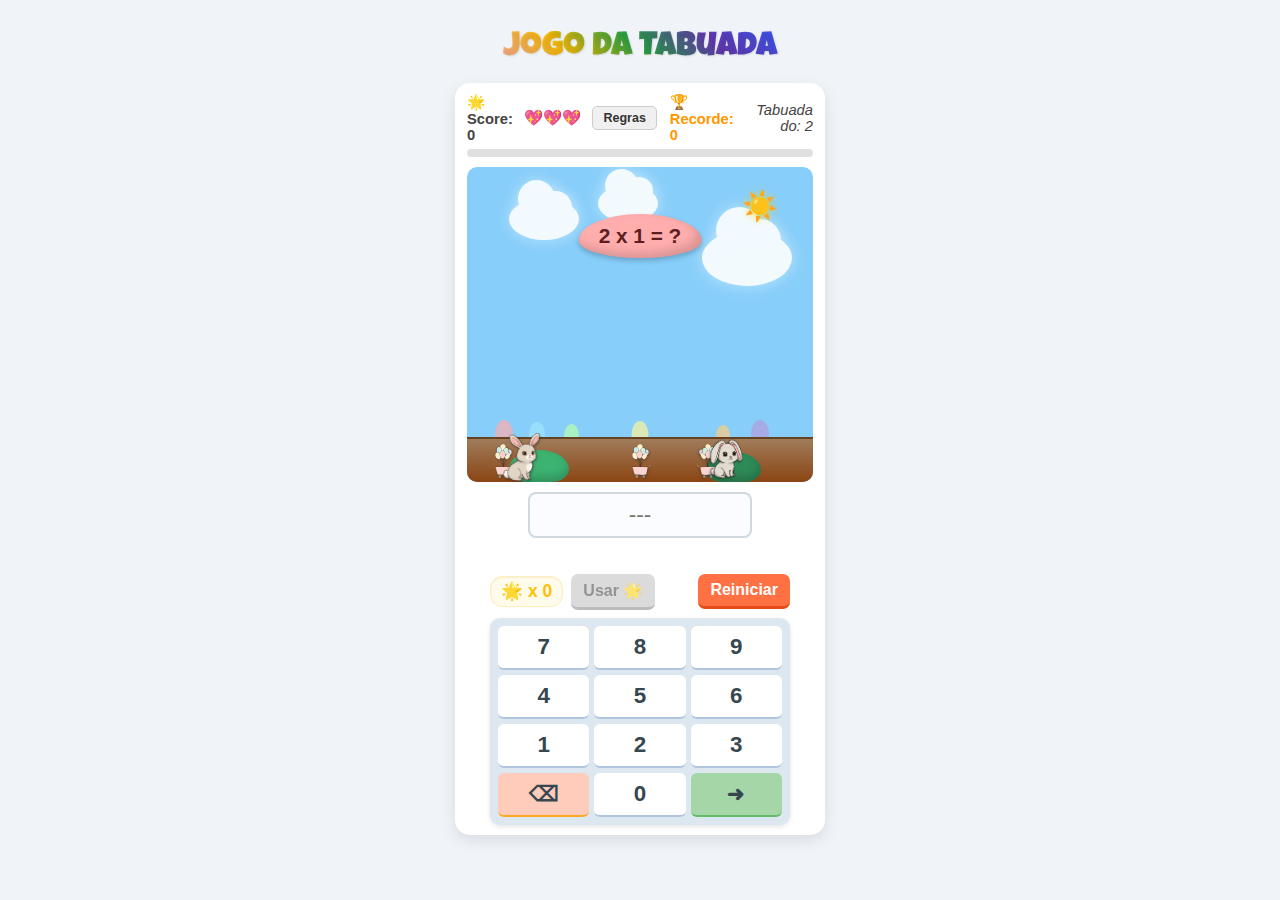
==== commit c3483744: "Update index.html" ====
--- a/index.html
+++ b/index.html
@@ -3,7 +3,7 @@
 <head>
     <meta charset="UTF-8">
     <meta name="viewport" content="width=device-width, initial-scale=1.0, maximum-scale=1.0, user-scalable=no">
-    <title>Jogo da Tabuada v16 - Solo & Coelhos</title> <!-- Versão Atualizada -->
+    <title>Jogo da Tabuada v17 - Carrinhos</title> <!-- Versão Atualizada -->
     <link rel="preconnect" href="https://fonts.googleapis.com">
     <link rel="preconnect" href="https://fonts.gstatic.com" crossorigin>
     <link href="https://fonts.googleapis.com/css2?family=Luckiest+Guy&display=swap" rel="stylesheet">
@@ -39,8 +39,9 @@
             <!-- Elementos de Fundo (Nuvens, Sol, Balões BG) -->
             <div id="background-decorations">
                 <!-- Balões de Fundo (posicionados pelo CSS para sair dos carrinhos) -->
-                <div class="bg-balloon"></div> <div class="bg-balloon"></div> <div class="bg-balloon"></div> <div class="bg-balloon"></div>
-                <div class="bg-balloon"></div> <div class="bg-balloon"></div> <div class="bg-balloon"></div> <div class="bg-balloon"></div>
+                <div class="bg-balloon"></div> <div class="bg-balloon"></div> <div class="bg-balloon"></div>
+                <div class="bg-balloon"></div> <div class="bg-balloon"></div> <div class="bg-balloon"></div>
+                <!-- Apenas 6 balões agora, ajustados no CSS -->
             </div>
             <div class="sun">☀️</div>
             <div class="cloud" id="cloud1"></div> <div class="cloud" id="cloud2"></div> <div class="cloud" id="cloud3"></div>
@@ -55,14 +56,10 @@
             <div id="ground">
                 <!-- Arbustos (gerados pelo CSS) -->
 
-                <!-- Carrinhos de Pipoca Adicionados -->
-                <img id="popcorn-cart-left1" class="popcorn-cart" src="carro_pipoca01.svg" alt="Carrinho de pipoca decorativo">
-                <img id="popcorn-cart-left2" class="popcorn-cart" src="carro_pipoca01.svg" alt="Carrinho de pipoca decorativo">
-                <img id="popcorn-cart-left3" class="popcorn-cart" src="carro_pipoca01.svg" alt="Carrinho de pipoca decorativo">
-                <img id="popcorn-cart-center" class="popcorn-cart" src="carro_pipoca01.svg" alt="Carrinho de pipoca decorativo">
-                <img id="popcorn-cart-right1" class="popcorn-cart" src="carro_pipoca01.svg" alt="Carrinho de pipoca decorativo">
-                <img id="popcorn-cart-right2" class="popcorn-cart" src="carro_pipoca01.svg" alt="Carrinho de pipoca decorativo">
-                <img id="popcorn-cart-right3" class="popcorn-cart" src="carro_pipoca01.svg" alt="Carrinho de pipoca decorativo">
+                <!-- Carrinhos de Pipoca Adicionados (AGORA SÓ 3) -->
+                <img id="popcorn-cart-left1" class="popcorn-cart" src="carro_pipoca01.svg" alt="Carrinho de pipoca decorativo à esquerda">
+                <img id="popcorn-cart-center" class="popcorn-cart" src="carro_pipoca01.svg" alt="Carrinho de pipoca decorativo no centro">
+                <img id="popcorn-cart-right1" class="popcorn-cart" src="carro_pipoca01.svg" alt="Carrinho de pipoca decorativo à direita">
                 <!-- Fim Carrinhos de Pipoca -->
 
                 <!-- Coelhos adicionados -->
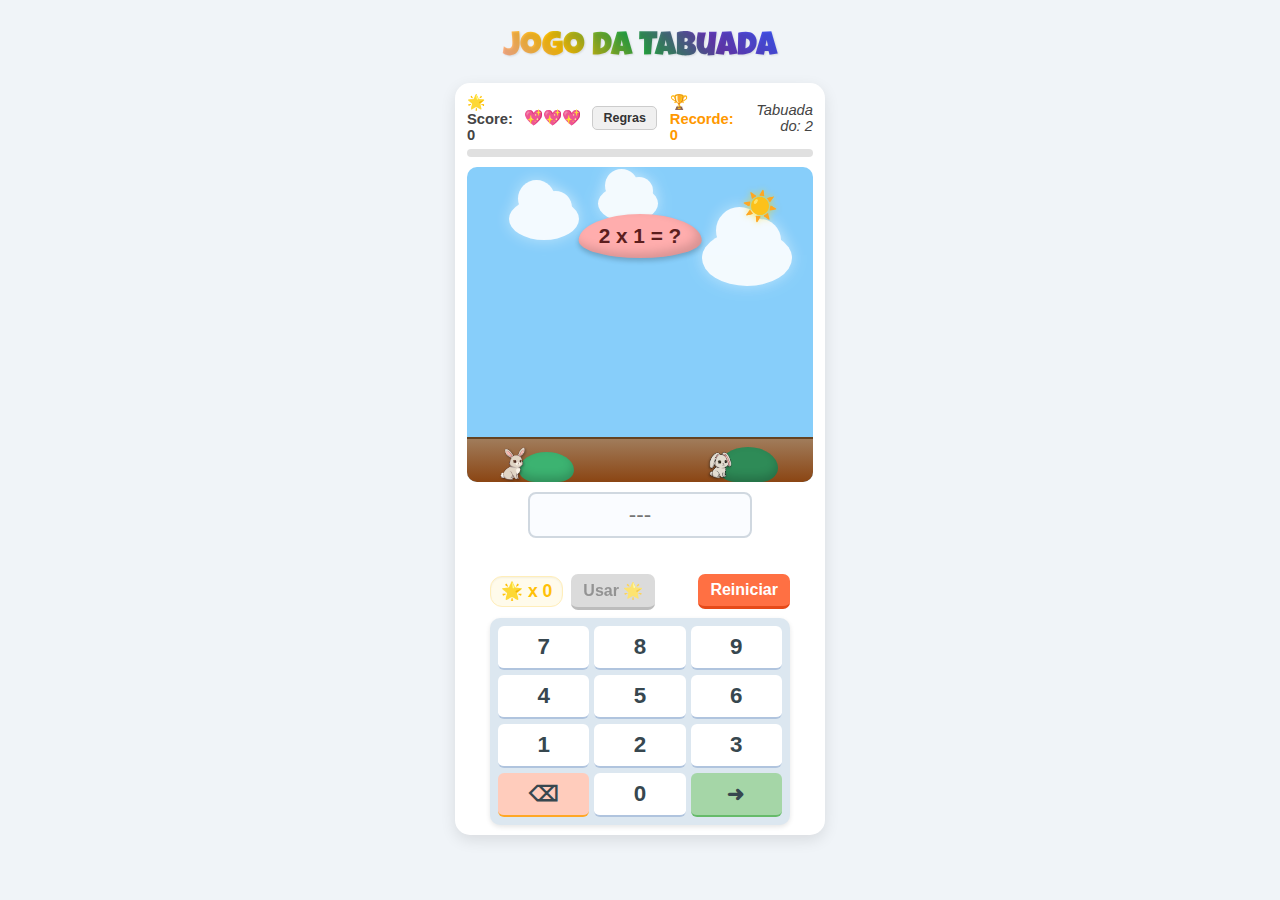
==== commit eff5e6f7: "Add files via upload" ====
--- a/index.html
+++ b/index.html
@@ -3,7 +3,7 @@
 <head>
     <meta charset="UTF-8">
     <meta name="viewport" content="width=device-width, initial-scale=1.0, maximum-scale=1.0, user-scalable=no">
-    <title>Jogo da Tabuada v17 - Carrinhos</title> <!-- Versão Atualizada -->
+    <title>Jogo da Tabuada v16 - Solo & Coelhos</title> <!-- Versão Atualizada -->
     <link rel="preconnect" href="https://fonts.googleapis.com">
     <link rel="preconnect" href="https://fonts.gstatic.com" crossorigin>
     <link href="https://fonts.googleapis.com/css2?family=Luckiest+Guy&display=swap" rel="stylesheet">
@@ -38,10 +38,8 @@
         <div id="game-area">
             <!-- Elementos de Fundo (Nuvens, Sol, Balões BG) -->
             <div id="background-decorations">
-                <!-- Balões de Fundo (posicionados pelo CSS para sair dos carrinhos) -->
-                <div class="bg-balloon"></div> <div class="bg-balloon"></div> <div class="bg-balloon"></div>
-                <div class="bg-balloon"></div> <div class="bg-balloon"></div> <div class="bg-balloon"></div>
-                <!-- Apenas 6 balões agora, ajustados no CSS -->
+                <div class="bg-balloon"></div> <div class="bg-balloon"></div> <div class="bg-balloon"></div> <div class="bg-balloon"></div>
+                <div class="bg-balloon"></div> <div class="bg-balloon"></div> <div class="bg-balloon"></div> <div class="bg-balloon"></div>
             </div>
             <div class="sun">☀️</div>
             <div class="cloud" id="cloud1"></div> <div class="cloud" id="cloud2"></div> <div class="cloud" id="cloud3"></div>
@@ -52,15 +50,9 @@
             <!-- Balão Principal do Problema -->
             <div id="problem-balloon">? x ? = ?</div>
 
-            <!-- Elementos adicionados: Solo, Carrinhos, Coelhos -->
+            <!-- Elementos adicionados: Solo e Coelhos -->
             <div id="ground">
                 <!-- Arbustos (gerados pelo CSS) -->
-
-                <!-- Carrinhos de Pipoca Adicionados (AGORA SÓ 3) -->
-                <img id="popcorn-cart-left1" class="popcorn-cart" src="carro_pipoca01.svg" alt="Carrinho de pipoca decorativo à esquerda">
-                <img id="popcorn-cart-center" class="popcorn-cart" src="carro_pipoca01.svg" alt="Carrinho de pipoca decorativo no centro">
-                <img id="popcorn-cart-right1" class="popcorn-cart" src="carro_pipoca01.svg" alt="Carrinho de pipoca decorativo à direita">
-                <!-- Fim Carrinhos de Pipoca -->
 
                 <!-- Coelhos adicionados -->
                 <img id="rabbit-left" src="coelho01.svg" alt="Coelho decorativo à esquerda">
@@ -127,4 +119,4 @@
     <!-- Link para o arquivo JavaScript externo -->
     <script src="script.js" defer></script>
 </body>
-</html>
+</html>--- a/style.css
+++ b/style.css
@@ -40,62 +40,17 @@
 #progress-bar { height: 100%; width: 0%; background-color: var(--progress-bar-color); border-radius: 4px; transition: width 0.5s ease-out; }
 #game-area { width: 100%; height: 315px; border: none; background-color: var(--sky-color); position: relative; overflow: hidden; margin-top: 0; border-radius: 10px; transition: background-color 0.8s ease; flex-shrink: 0; }
 #background-decorations { position: absolute; top: 0; left: 0; width: 100%; height: 100%; pointer-events: none; overflow: hidden; z-index: 0; }
-
-/* --- Estilos Balões de Fundo - ALTERADOS --- */
-.bg-balloon {
-    position: absolute;
-    /* bottom: -30px; */ /* REMOVIDO - Posição inicial alterada */
-    bottom: 38px;      /* ALTERADO - Para iniciar visualmente acima dos carrinhos */
-    width: 15px;
-    height: 20px;
-    border-radius: 50% 50% 50% 50% / 60% 60% 40% 40%;
-    /* opacity: 0; */    /* REMOVIDO - Inicia visível */
-    opacity: 0.7;      /* ALTERADO - Inicia com alguma opacidade */
-    animation: floatUp 15s linear infinite;
-    z-index: 7; /* ALTERADO - Acima dos coelhos e carrinhos (z-index 6) */
-}
-.bg-balloon::after {
-    content: '';
-    position: absolute;
-    bottom: -15px; /* Mantido */
-    left: 50%;
-    transform: translateX(-50%);
-    width: 1px;
-    height: 15px;
-    background-color: rgba(0, 0, 0, 0.4);
-}
-/* Posições 'left' ajustadas para coincidir com os carrinhos */
-.bg-balloon:nth-child(1) { left: 8%; background-color: #ffadad; animation-delay: 0s; width: 18px; height: 24px; } /* Perto carrinho esq 1 */
-.bg-balloon:nth-child(2) { left: 18%; background-color: #a0e7ff; animation-delay: 2s; width: 16px; height: 22px; } /* Perto carrinho esq 2 */
-.bg-balloon:nth-child(3) { left: 28%; background-color: #b9ffb0; animation-delay: 5s; width: 15px; height: 20px; } /* Perto carrinho esq 3 */
-.bg-balloon:nth-child(4) { left: 50%; background-color: #fff59d; animation-delay: 8s; width: 17px; height: 23px; transform: translateX(-50%);} /* Carrinho Central */
-.bg-balloon:nth-child(5) { left: 72%; background-color: #ffcc80; animation-delay: 11s; width: 14px; height: 19px; } /* Perto carrinho dir 1 */
-.bg-balloon:nth-child(6) { left: 82%; background-color: #b39ddb; animation-delay: 13s; width: 18px; height: 24px; } /* Perto carrinho dir 2 */
-.bg-balloon:nth-child(7) { left: 92%; background-color: #f48fb1; animation-delay: 9s; width: 16px; height: 21px; opacity: 0.6; } /* Perto carrinho dir 3 */
-.bg-balloon:nth-child(8) { left: 45%; background-color: #80cbc4; animation-delay: 4s; width: 15px; height: 20px; opacity: 0.75; } /* Perto carrinho central (ligeiro offset) */
-
-/* --- Animação floatUp - ALTERADA --- */
-@keyframes floatUp {
-    0% {
-        transform: translateY(0) translateX(0) rotate(-5deg);
-        opacity: 0.7; /* Inicia visível */
-    }
-    50% {
-        transform: translateY(-180px) translateX(5px) rotate(5deg); /* Ajuste da subida intermediária */
-        opacity: 0.9;
-    }
-    99.9% {
-        transform: translateY(-360px) translateX(-3px) rotate(-8deg); /* Garante que suba o suficiente */
-        opacity: 0;
-        bottom: 100%; /* Vai até o topo */
-    }
-    100% {
-        transform: translateY(0); /* Reseta transform */
-        opacity: 0;             /* Fica invisível */
-        bottom: 38px;           /* Reseta para a posição inicial 'bottom' */
-    }
-}
-
+.bg-balloon { position: absolute; bottom: -30px; width: 15px; height: 20px; border-radius: 50% 50% 50% 50% / 60% 60% 40% 40%; opacity: 0; animation: floatUp 15s linear infinite; z-index: 0; /* Garante fundo */ }
+.bg-balloon::after { content: ''; position: absolute; bottom: -15px; left: 50%; transform: translateX(-50%); width: 1px; height: 15px; background-color: rgba(0, 0, 0, 0.4); }
+.bg-balloon:nth-child(1) { left: 8%; background-color: #ffadad; animation-delay: 0s; width: 18px; height: 24px; }
+.bg-balloon:nth-child(2) { left: 25%; background-color: #a0e7ff; animation-delay: 2s; width: 16px; height: 22px; }
+.bg-balloon:nth-child(3) { left: 40%; background-color: #b9ffb0; animation-delay: 5s; width: 15px; height: 20px; }
+.bg-balloon:nth-child(4) { left: 55%; background-color: #fff59d; animation-delay: 8s; width: 17px; height: 23px; }
+.bg-balloon:nth-child(5) { left: 70%; background-color: #ffcc80; animation-delay: 11s; width: 14px; height: 19px; }
+.bg-balloon:nth-child(6) { left: 85%; background-color: #b39ddb; animation-delay: 13s; width: 18px; height: 24px; }
+.bg-balloon:nth-child(7) { left: 15%; background-color: #f48fb1; animation-delay: 9s; width: 16px; height: 21px; opacity: 0.6; }
+.bg-balloon:nth-child(8) { left: 92%; background-color: #80cbc4; animation-delay: 4s; width: 15px; height: 20px; opacity: 0.75; }
+@keyframes floatUp { 0% { transform: translateY(0) translateX(0) rotate(-5deg); opacity: 0.6; } 50% { transform: translateY(-160px) translateX(5px) rotate(5deg); opacity: 0.9; } 99.9% { transform: translateY(-320px) translateX(-3px) rotate(-8deg); opacity: 0; bottom: 100%; } 100% { transform: translateY(0); opacity: 0; bottom: -30px; } }
 .cloud { position: absolute; background-color: var(--cloud-color); border-radius: 50%; box-shadow: 0 0 15px rgba(255, 255, 255, 0.5); opacity: 0.9; z-index: 1; animation: drift 40s linear infinite alternate; }
 .cloud::before, .cloud::after { content:''; position:absolute; background-color:var(--cloud-color); border-radius:50%; box-shadow:inherit; }
 #cloud1 { top: 10%; left: 12%; width: 70px; height: 42px; animation-duration: 45s; }
@@ -112,80 +67,71 @@
 #problem-balloon { position: absolute; top: 15%; left: 50%; transform: translateX(-50%); background-color: var(--balloon-color); color: var(--balloon-text-color); padding: 10px 20px; border-radius: 50% 50% 50% 50% / 60% 60% 40% 40%; border: none; font-size: 1.3em; font-weight: bold; white-space: nowrap; box-shadow: inset -5px -5px 10px rgba(0,0,0,0.15), 0 3px 5px rgba(0,0,0,0.2); display: none; z-index: 10; cursor: default; transition: background-color 0.5s ease, color 0.5s ease; }
 .falling { display: block !important; animation-play-state: running !important; }
 @keyframes fall { from { top: 15%; transform: translateX(-50%) rotate(0deg); } 50% { transform: translateX(-55%) rotate(-4deg); } to { top: 100%; transform: translateX(-48%) rotate(3deg); } }
+@keyframes pop { 0% { transform: translateX(-50%) scale(1); opacity: 1; } 50% { transform: translateX(-50%) scale(1.3); opacity: 0.7; } 100% { transform: translateX(-50%) scale(1.5); opacity: 0; } }
+.pop-animation { animation: pop 0.35s ease-out forwards !important; animation-play-state: running !important; }
 
-/* Animação POP do Balão (já modificada anteriormente) */
-@keyframes pop {
-    0% { transform: translateX(-50%) scale(1); opacity: 1; }
-    50% { transform: translateX(-50%) scale(1.5); opacity: 0.8; }
-    100% { transform: translateX(-50%) scale(1.8); opacity: 0; }
-}
-.pop-animation {
-    animation: pop 0.3s ease-out forwards !important;
-    animation-play-state: running !important;
-}
-
-/* --- Estilos para Solo, Arbustos, Carrinhos e Coelhos --- */
+/* --- Estilos para Solo, Arbustos e Coelhos --- */
 #ground {
     position: absolute;
     bottom: 0;
     left: 0;
     width: 100%;
-    height: 45px; /* Altura do solo mantida */
+    height: 45px; /* Altura do solo */
     background: linear-gradient(to bottom, var(--ground-top), var(--ground-bottom));
-    z-index: 4;
+    z-index: 4; /* Abaixo dos power-ups (5) e balão (10), acima das nuvens (1) e sol (2) */
     border-top: 2px solid var(--ground-border);
 }
 
-/* Arbustos usando pseudo-elementos (mantidos como estavam na última modificação) */
+/* Arbustos usando pseudo-elementos */
 #ground::before,
 #ground::after {
     content: '';
     position: absolute;
-    bottom: 0;
-    background-color: var(--bush-green1);
-    border-radius: 50% 50% 30% 30% / 60% 60% 40% 40%;
-    z-index: 5;
-    box-shadow: inset 0 -5px 10px rgba(0,0,0,0.2);
+    bottom: 0; /* Alinhado com a parte inferior do solo */
+    width: 60px; /* Largura do arbusto */
+    height: 35px; /* Altura do arbusto */
+    background-color: var(--bush-green1); /* Verde para os arbustos */
+    border-radius: 50% 50% 30% 30% / 60% 60% 40% 40%; /* Forma de arbusto */
+    z-index: 5; /* Acima do solo (4), abaixo dos coelhos (6) */
+    box-shadow: inset 0 -5px 10px rgba(0,0,0,0.2); /* Sombra interna */
 }
-#ground::before { left: 12%; width: 60px; height: 32px; background-color: var(--bush-green2); }
-#ground::after { right: 15%; width: 55px; height: 30px; transform: scaleX(-1); background-color: var(--bush-green1); }
 
-/* --- NOVOS Estilos para os Carrinhos de Pipoca --- */
-.popcorn-cart {
-    position: absolute;
-    bottom: 2px;      /* Alinha base do carrinho um pouco acima da borda inferior do solo */
-    height: 38px;     /* Altura do carrinho (ajuste conforme necessário) */
-    width: auto;      /* Mantém proporção */
-    z-index: 6;       /* Mesma camada dos coelhos */
-    user-select: none;
-    -webkit-user-drag: none;
-    filter: drop-shadow(1px 1px 1px rgba(0,0,0,0.2)); /* Sombra leve */
+#ground::before {
+    left: 15%; /* Posição do primeiro arbusto */
+    width: 55px;
+    height: 30px;
+    background-color: var(--bush-green2); /* Tom de verde ligeiramente diferente */
 }
-/* Posicionamento específico dos carrinhos */
-#popcorn-cart-left1 { left: 5%; }
-#popcorn-cart-left2 { left: 15%; }
-#popcorn-cart-left3 { left: 25%; }
-#popcorn-cart-center { left: 50%; transform: translateX(-50%); } /* Centralizado */
-#popcorn-cart-right1 { right: 25%; transform: scaleX(-1);} /* Espelhado */
-#popcorn-cart-right2 { right: 15%; transform: scaleX(-1);} /* Espelhado */
-#popcorn-cart-right3 { right: 5%; transform: scaleX(-1);} /* Espelhado */
 
+#ground::after {
+    right: 10%; /* Posição do segundo arbusto */
+    transform: scaleX(-1); /* Espelha para variar um pouco */
+}
 
-/* Estilos para os Coelhos SVG (já modificados anteriormente) */
+/* Estilos para os Coelhos SVG */
 #rabbit-left,
 #rabbit-right {
     position: absolute;
-    bottom: -2px;      /* Ajuste fino para sentar melhor na linha do solo */
-    height: 52px;     /* AUMENTADO em ~50% (original 35px) */
+    bottom: 0px;      /* Ajuste para alinhar com a base do solo */
+    height: 35px;     /* Defina a altura desejada para os coelhos */
     width: auto;      /* Largura automática para manter a proporção */
     z-index: 6;       /* Garante que fiquem sobre o solo e arbustos */
     filter: drop-shadow(1px 1px 1px rgba(0,0,0,0.3)); /* Sombra sutil */
     user-select: none;
     -webkit-user-drag: none;
 }
-#rabbit-left { left: 8%; }
-#rabbit-right { right: 18%; transform: scaleX(-1); }
-/* --- Fim dos estilos Solo/Arbustos/Carrinhos/Coelhos --- */
+
+#rabbit-left {
+    left: 8%; /* Posição do coelho esquerdo */
+    /* Assumindo que coelho01.svg olha para a direita */
+}
+
+#rabbit-right {
+    right: 22%; /* Posição do coelho direito */
+    /* Assumindo que coelho02.svg também olha para a direita, então viramos */
+    transform: scaleX(-1);
+}
+/* --- Fim dos estilos Solo/Arbustos/Coelhos --- */
 
 
 #input-area { margin-top: 10px; width: 100%; text-align: center; flex-shrink: 0; }
@@ -216,17 +162,7 @@
 .keypad-button.action.enter { background-color: var(--keypad-enter-bg); border-bottom-color: #66bb6a; } .keypad-button.action.enter:active { background-color: var(--keypad-enter-active-bg); }
 .keypad-button.action.backspace { background-color: var(--keypad-back-bg); border-bottom-color: #ffa726; } .keypad-button.action.backspace:active { background-color: var(--keypad-back-active-bg); }
 #phase-transition-overlay { position: fixed; top: 0; left: 0; width: 100%; height: 100%; background-color: rgba(0, 0, 0, 0.5); display: flex; align-items: center; justify-content: center; z-index: 1000; opacity: 0; pointer-events: none; animation: fadeOverlay 1.8s ease-in-out forwards; }
-/* Transição de fase - NÚMERO (já modificada anteriormente) */
-#phase-transition-number {
-    font-size: 22vw;
-    font-weight: bold;
-    color: white;
-    text-shadow: 0 0 15px rgba(255, 255, 255, 0.8);
-    transform: scale(0.5);
-    opacity: 0;
-    animation: popNumber 1.6s ease-out 0.1s forwards;
-    white-space: nowrap; /* Evita quebra de linha entre número e 'x' */
-}
+#phase-transition-number { font-size: 15vw; font-weight: bold; color: white; text-shadow: 0 0 15px rgba(255, 255, 255, 0.8); transform: scale(0.5); opacity: 0; animation: popNumber 1.6s ease-out 0.1s forwards; }
 @keyframes fadeOverlay { 0% { opacity: 0; pointer-events: none; } 20%, 80% { opacity: 1; pointer-events: auto; } 100% { opacity: 0; pointer-events: none; } }
 @keyframes popNumber { 0% { transform: scale(0.5); opacity: 0; } 30% { transform: scale(1.2); opacity: 1; } 70% { transform: scale(1); opacity: 1; } 100% { transform: scale(1.5); opacity: 0; } }
 button#restart-button { display: none; margin-top: 15px; padding: 10px 20px; font-size: 1.1em; cursor: pointer; background-color: var(--button-color); color: white; border: none; border-radius: 8px; transition: background-color 0.3s ease; box-shadow: 0 3px 5px rgba(0,0,0,0.2); }
@@ -245,4 +181,4 @@
 .modal-close-button { display: block; width: 100px; margin: 15px auto 0; padding: 10px 15px; font-size: 1em; font-weight: bold; cursor: pointer; background-color: var(--button-color); color: white; border: none; border-radius: 7px; transition: background-color 0.2s ease; border-bottom: 3px solid #0056b3; user-select: none; -webkit-tap-highlight-color: rgba(0,0,0,0.1); touch-action: manipulation; }
 .modal-close-button:hover, .modal-close-button:focus { background-color: #0056b3; outline: none; }
 .modal-close-button:active { background-color: #004a9a; transform: translateY(2px); border-bottom-width: 1px; }
-/* --- Fim do CSS --- */
+/* --- Fim do CSS --- */